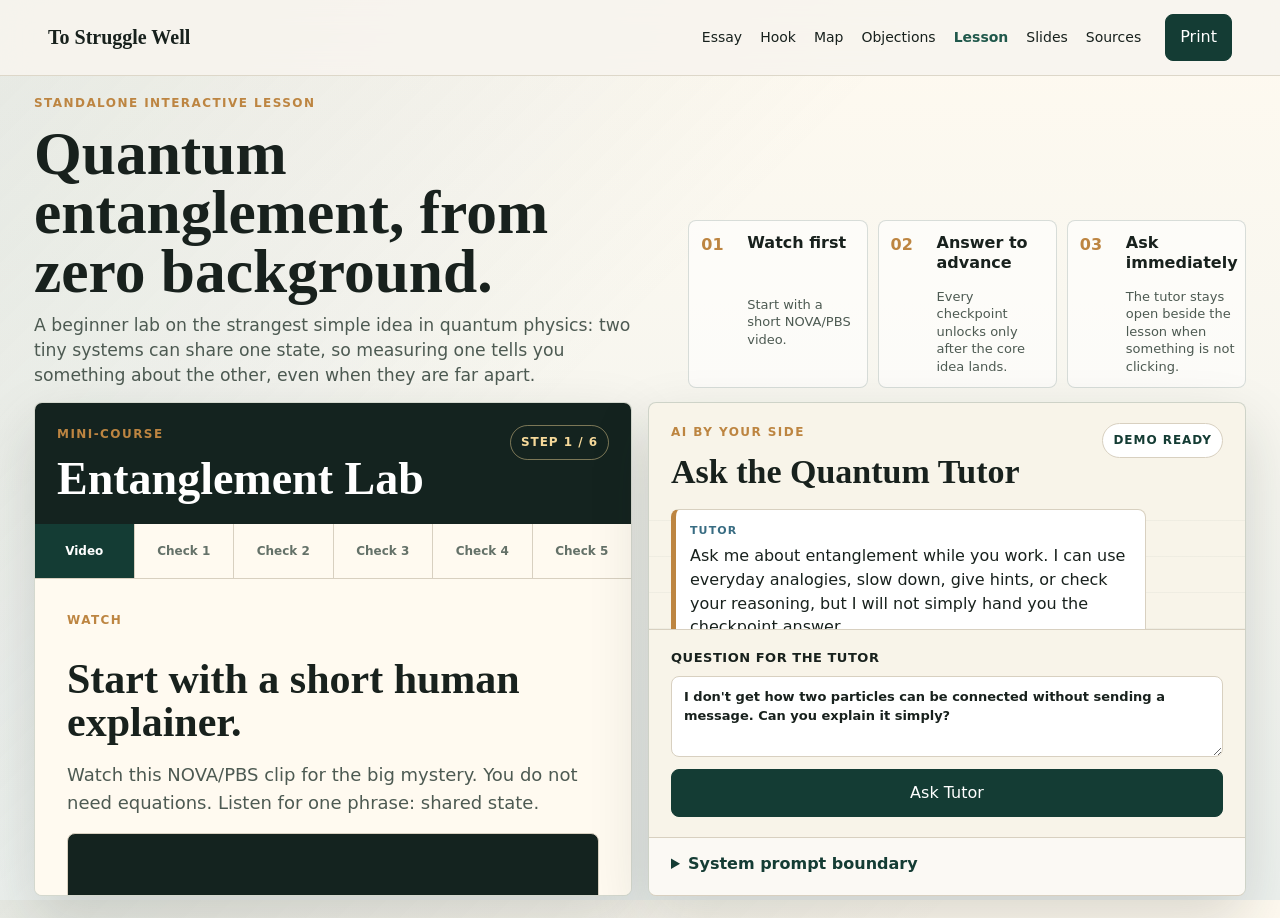
==== lesson.html @ f524dc6d "Add interactive quantum lesson" ====
<!doctype html>
<html lang="en">
<head>
  <meta charset="utf-8">
  <meta name="viewport" content="width=device-width, initial-scale=1">
  <title>Entanglement Lab | To Struggle Well</title>
  <meta name="description" content="A standalone interactive quantum entanglement lesson with gated checkpoints, visual demos, and a scaffolded AI tutor.">
  <link rel="stylesheet" href="styles.css">
</head>
<body class="lesson-body">
  <div class="progress" aria-hidden="true"></div>
  <header class="site-header">
    <a class="brand" href="index.html#top">To Struggle Well</a>
    <nav aria-label="Primary navigation">
      <a href="index.html#essay">Essay</a>
      <a href="index.html#hook">Hook</a>
      <a href="index.html#map">Map</a>
      <a href="index.html#objections">Objections</a>
      <a class="is-active" href="lesson.html">Lesson</a>
      <a href="index.html#present">Slides</a>
      <a href="index.html#works-cited">Sources</a>
    </nav>
    <button type="button" data-print>Print</button>
  </header>

  <main class="lesson-page" id="lesson">
    <section class="lesson-page-intro" aria-labelledby="lesson-title">
      <div>
        <p class="overline">Standalone Interactive Lesson</p>
        <h1 id="lesson-title">Quantum entanglement, from zero background.</h1>
        <p>A beginner lab on the strangest simple idea in quantum physics: two tiny systems can share one state, so measuring one tells you something about the other, even when they are far apart.</p>
      </div>
      <div class="lesson-principles" aria-label="Pedagogical constraints">
        <article>
          <span>01</span>
          <strong>Watch first</strong>
          <p>Start with a short NOVA/PBS video.</p>
        </article>
        <article>
          <span>02</span>
          <strong>Answer to advance</strong>
          <p>Every checkpoint unlocks only after the core idea lands.</p>
        </article>
        <article>
          <span>03</span>
          <strong>Ask immediately</strong>
          <p>The tutor stays open beside the lesson when something is not clicking.</p>
        </article>
      </div>
    </section>

    <section class="lesson-workspace" aria-label="Entanglement lesson workspace">
      <section class="lesson-work-panel lesson-console" aria-label="Lesson video and checkpoints">
        <div class="lesson-topbar">
          <div>
            <p class="overline">Mini-Course</p>
            <h3>Entanglement Lab</h3>
          </div>
          <span class="lesson-status" data-lesson-status>Step 1 / 6</span>
        </div>

        <div class="lesson-progress" data-lesson-progress aria-label="Lesson progress"></div>

        <div class="lesson-stage" aria-live="polite">
          <p class="overline" data-step-kicker>Watch</p>
          <h4 data-step-title>Start with a short human explainer.</h4>
          <p data-step-body>Watch the opener, then begin the guided checkpoints.</p>
          <div class="step-activity" data-step-activity></div>
          <form class="check-form" data-check-form></form>
          <div class="checkpoint-feedback" data-feedback></div>
          <button class="next-step" type="button" data-next-step hidden>Continue</button>
        </div>
      </section>

      <aside class="lesson-tutor-panel tutor-panel" aria-label="AI tutor">
        <div class="tutor-heading">
          <div>
            <p class="overline">AI by your side</p>
            <h4>Ask the Quantum Tutor</h4>
          </div>
          <span data-tutor-mode>Demo ready</span>
        </div>

        <div class="lesson-chat" data-lesson-chat aria-live="polite">
          <article class="lesson-message tutor">
            <span>Tutor</span>
            <p>Ask me about entanglement while you work. I can use everyday analogies, slow down, give hints, or check your reasoning, but I will not simply hand you the checkpoint answer.</p>
          </article>
        </div>

        <form class="lesson-form" data-lesson-form>
          <label>
            Question for the tutor
            <textarea data-lesson-input rows="3">I don't get how two particles can be connected without sending a message. Can you explain it simply?</textarea>
          </label>
          <button type="submit">Ask Tutor</button>
        </form>

        <details class="prompt-preview">
          <summary>System prompt boundary</summary>
          <p>The tutor is prompted to teach quantum entanglement from zero background through scaffolded explanation, analogies, brief hints, and transfer questions. It should clarify without giving away checkpoint answers.</p>
        </details>
      </aside>
    </section>
  </main>

  <script src="script.js"></script>
</body>
</html>
---- styles.css ----
:root {
  color-scheme: light;
  --ink: #18211d;
  --muted: #647168;
  --paper: #f7f4ee;
  --panel: #fffaf0;
  --line: #d8d0c0;
  --green: #143c34;
  --green-2: #20584b;
  --blue: #386c82;
  --gold: #bd8541;
  --shadow: 0 24px 60px rgba(23, 35, 31, .16);
}

* { box-sizing: border-box; }
html { scroll-behavior: smooth; }
body {
  margin: 0;
  background: var(--paper);
  color: var(--ink);
  font-family: Inter, ui-sans-serif, system-ui, -apple-system, BlinkMacSystemFont, "Segoe UI", sans-serif;
  line-height: 1.55;
}
a { color: var(--green-2); text-decoration-thickness: .08em; text-underline-offset: .18em; }
.progress {
  position: fixed;
  top: 0;
  left: 0;
  z-index: 50;
  height: 4px;
  width: 0;
  background: linear-gradient(90deg, var(--gold), var(--blue));
}
.site-header {
  position: sticky;
  top: 0;
  z-index: 40;
  display: grid;
  grid-template-columns: 1fr auto auto;
  align-items: center;
  gap: 24px;
  padding: 14px clamp(18px, 4vw, 48px);
  background: rgba(247, 244, 238, .88);
  border-bottom: 1px solid rgba(216, 208, 192, .8);
  backdrop-filter: blur(14px);
}
.brand {
  color: var(--ink);
  font-family: Georgia, "Times New Roman", serif;
  font-size: 20px;
  font-weight: 700;
  text-decoration: none;
}
nav { display: flex; flex-wrap: wrap; justify-content: flex-end; gap: 18px; }
nav a { color: var(--ink); font-size: 14px; text-decoration: none; }
nav a.is-active {
  color: var(--green-2);
  font-weight: 900;
}
button {
  border: 1px solid var(--green);
  border-radius: 8px;
  background: var(--green);
  color: white;
  padding: 10px 14px;
  font: inherit;
  cursor: pointer;
}
.hero {
  position: relative;
  min-height: min(760px, calc(100vh - 58px));
  display: flex;
  align-items: center;
  overflow: hidden;
}
.hero img {
  position: absolute;
  inset: 0;
  width: 100%;
  height: 100%;
  object-fit: cover;
}
.hero-shade {
  position: absolute;
  inset: 0;
  background: linear-gradient(90deg, rgba(16, 25, 24, .92) 0%, rgba(16, 25, 24, .78) 34%, rgba(16, 25, 24, .22) 70%, rgba(16, 25, 24, .06) 100%);
}
.hero-copy {
  position: relative;
  max-width: 760px;
  padding: 80px clamp(22px, 6vw, 76px);
  color: white;
}
.eyebrow, .section-label, .slide-kicker {
  margin: 0 0 16px;
  color: #d8b06e;
  font-size: 12px;
  font-weight: 800;
  letter-spacing: .12em;
  text-transform: uppercase;
}
.hero h1 {
  margin: 0;
  max-width: 720px;
  font-family: Georgia, "Times New Roman", serif;
  font-size: clamp(56px, 10vw, 132px);
  line-height: .9;
  letter-spacing: 0;
}
.hero-copy > p:not(.eyebrow) {
  max-width: 650px;
  margin: 26px 0 0;
  font-size: clamp(19px, 2.2vw, 28px);
  line-height: 1.25;
}
.tone-quote {
  padding: clamp(22px, 4vw, 38px) clamp(18px, 5vw, 72px);
  background: var(--paper);
}
.tone-quote blockquote {
  max-width: 820px;
  margin: 0 auto;
  border-left: 2px solid rgba(189, 133, 65, .45);
  padding-left: clamp(16px, 2.5vw, 26px);
  color: rgba(24, 33, 29, .72);
}
.tone-quote p {
  margin: 0;
  font-family: Georgia, "Times New Roman", serif;
  font-size: clamp(19px, 2vw, 27px);
  line-height: 1.35;
}
.tone-quote cite {
  display: block;
  margin-top: 10px;
  color: var(--muted);
  font-size: 12px;
  font-style: normal;
  font-weight: 800;
  letter-spacing: .12em;
  text-transform: uppercase;
}
.tone-quote-opening {
  border-bottom: 1px solid var(--line);
}
.tone-quote-closing {
  border-top: 1px solid var(--line);
  background: linear-gradient(180deg, #f7f4ee, #fffaf0);
}
.hero-meta {
  display: flex;
  flex-wrap: wrap;
  gap: 10px;
  margin-top: 30px;
}
.hero-meta span {
  border: 1px solid rgba(255, 255, 255, .32);
  border-radius: 999px;
  padding: 8px 12px;
  color: rgba(255, 255, 255, .86);
  font-size: 13px;
}
.argument-band {
  display: grid;
  grid-template-columns: repeat(4, minmax(0, 1fr));
  gap: 1px;
  background: var(--line);
  border-block: 1px solid var(--line);
}
.argument-band > div {
  min-height: 210px;
  padding: clamp(24px, 4vw, 42px);
  background: var(--panel);
}
.metric {
  display: block;
  color: var(--gold);
  font-weight: 900;
  margin-bottom: 34px;
}
.argument-band h2 {
  margin: 0 0 8px;
  font-family: Georgia, "Times New Roman", serif;
  font-size: 28px;
  line-height: 1.05;
}
.argument-band p { margin: 0; color: var(--muted); max-width: 36ch; }
.presentation {
  padding: clamp(48px, 8vw, 96px) clamp(18px, 4vw, 60px);
  background: #edf1ee;
}
.slide-frame {
  position: relative;
  min-height: 420px;
  max-width: 1100px;
  margin: 0 auto;
  border-radius: 8px;
  background: var(--green);
  box-shadow: var(--shadow);
  overflow: hidden;
}
.slide {
  position: absolute;
  inset: 0;
  display: grid;
  align-content: center;
  gap: 18px;
  opacity: 0;
  pointer-events: none;
  padding: clamp(32px, 7vw, 86px);
  color: white;
  transform: translateX(18px);
  transition: opacity .25s ease, transform .25s ease;
}
.slide.is-active {
  opacity: 1;
  pointer-events: auto;
  transform: translateX(0);
}
.slide h3 {
  margin: 0;
  max-width: 900px;
  font-family: Georgia, "Times New Roman", serif;
  font-size: clamp(34px, 6vw, 76px);
  line-height: .98;
  letter-spacing: 0;
}
.slide p:not(.slide-kicker) {
  max-width: 780px;
  margin: 0;
  color: rgba(255, 255, 255, .82);
  font-size: clamp(18px, 2.2vw, 26px);
  line-height: 1.35;
}
.slide-controls {
  display: flex;
  justify-content: center;
  align-items: center;
  gap: 14px;
  margin-top: 22px;
}
.slide-controls span { min-width: 72px; text-align: center; color: var(--muted); }
.essay-shell {
  display: grid;
  grid-template-columns: minmax(220px, 280px) minmax(0, 820px);
  gap: clamp(28px, 6vw, 72px);
  align-items: start;
  max-width: 1180px;
  margin: 0 auto;
  padding: clamp(42px, 7vw, 92px) clamp(18px, 4vw, 42px);
}
.toc {
  position: sticky;
  top: 82px;
  padding: 18px 0;
  border-top: 1px solid var(--line);
  border-bottom: 1px solid var(--line);
}
.toc p {
  margin: 0 0 14px;
  color: var(--muted);
  font-size: 12px;
  font-weight: 800;
  letter-spacing: .12em;
  text-transform: uppercase;
}
.toc a {
  display: grid;
  grid-template-columns: 34px 1fr;
  gap: 10px;
  padding: 8px 0;
  color: var(--ink);
  text-decoration: none;
  font-size: 14px;
  line-height: 1.25;
}
.toc span { color: var(--gold); font-weight: 800; }
.essay-reader { min-width: 0; }
.essay-part-note {
  margin: 0 0 18px;
  border-left: 3px solid var(--gold);
  padding-left: 16px;
  color: var(--muted);
  font-size: 16px;
  line-height: 1.55;
}
.essay-tabs {
  display: grid;
  grid-template-columns: repeat(2, minmax(0, 1fr));
  gap: 1px;
  margin-bottom: 34px;
  border: 1px solid var(--line);
  border-radius: 8px;
  background: var(--line);
  overflow: hidden;
}
.essay-tabs button {
  min-height: 58px;
  border: 0;
  border-radius: 0;
  background: var(--panel);
  color: var(--muted);
  font-weight: 900;
  text-align: center;
}
.essay-tabs button:hover,
.essay-tabs button.is-active {
  background: var(--green);
  color: white;
}
.essay-panel[hidden] { display: none; }
.essay-panel-frontier {
  border-left: 3px solid var(--gold);
  padding-left: clamp(18px, 3vw, 30px);
}
.works-cited-block {
  margin-top: 52px;
  border-top: 1px solid var(--line);
  padding-top: 28px;
}
.essay {
  min-width: 0;
  font-family: Georgia, "Times New Roman", serif;
  font-size: clamp(19px, 1.5vw, 22px);
  line-height: 1.72;
}
.essay h1 {
  margin: 0 0 8px;
  font-size: clamp(54px, 8vw, 88px);
  line-height: .94;
  letter-spacing: 0;
}
.essay h2 {
  margin: 70px 0 18px;
  padding-top: 8px;
  border-top: 1px solid var(--line);
  font-size: clamp(30px, 4vw, 46px);
  line-height: 1.08;
  letter-spacing: 0;
}
.essay h1 + h2 {
  margin-top: 8px;
  border-top: 0;
  color: var(--muted);
  font-family: Inter, ui-sans-serif, system-ui, sans-serif;
  font-size: 18px;
  font-weight: 700;
}
.essay p { margin: 0 0 22px; }
.essay ul {
  margin: 0 0 28px;
  padding-left: 20px;
  font-family: Inter, ui-sans-serif, system-ui, sans-serif;
  font-size: 15px;
  line-height: 1.45;
}
.essay li { margin-bottom: 10px; overflow-wrap: anywhere; }
.essay a { overflow-wrap: anywhere; }
.essay h3 {
  margin: 0 0 22px;
  color: var(--muted);
  font-family: Inter, ui-sans-serif, system-ui, sans-serif;
  font-size: 18px;
  font-weight: 800;
  line-height: 1.35;
}
#scaffold-to-the-frontier h2 { margin-top: 0; }

@media (max-width: 1100px) {
  .argument-band { grid-template-columns: repeat(2, minmax(0, 1fr)); }
}

@media (max-width: 860px) {
  .site-header { grid-template-columns: 1fr auto; }
  .site-header nav { display: none; }
  .hero { min-height: 680px; }
  .hero-shade { background: linear-gradient(180deg, rgba(16, 25, 24, .88), rgba(16, 25, 24, .72)); }
  .argument-band { grid-template-columns: 1fr; }
  .essay-shell { grid-template-columns: 1fr; }
  .essay-tabs { grid-template-columns: 1fr; }
  .toc { position: static; }
}

@media print {
  .essay-panel[hidden] { display: block !important; }
  .site-header, .hero, .argument-band, .presentation, .toc, .progress, .essay-part-note, .essay-tabs, script { display: none !important; }
  body { background: white; color: black; }
  .essay-shell { display: block; max-width: none; padding: 0; }
  .essay { font-size: 12pt; line-height: 1.45; }
  .essay h2 { break-after: avoid; }
  a { color: black; text-decoration: none; }
}


/* Experience layer */
.hero-copy { max-width: 860px; }
.hero-actions {
  display: flex;
  flex-wrap: wrap;
  gap: 12px;
  margin-top: 26px;
}
.hero-actions a {
  border-radius: 999px;
  padding: 12px 16px;
  font-weight: 800;
  text-decoration: none;
}
.primary-link {
  background: #f6d99a;
  color: #16231f;
  box-shadow: 0 16px 40px rgba(0, 0, 0, .28);
}
.secondary-link {
  border: 1px solid rgba(255, 255, 255, .45);
  color: white;
}
.hook-lab,
.map-section {
  padding: clamp(52px, 8vw, 104px) clamp(18px, 5vw, 72px);
}
.hook-lab {
  background:
    linear-gradient(135deg, rgba(56, 108, 130, .12), transparent 42%),
    linear-gradient(180deg, #fffaf0, #f1eadb);
  border-bottom: 1px solid var(--line);
}
.hook-grid,
.map-layout {
  display: grid;
  grid-template-columns: minmax(0, 1.05fr) minmax(320px, .95fr);
  gap: clamp(28px, 5vw, 64px);
  align-items: center;
  max-width: 1180px;
  margin: 0 auto;
}
.overline {
  margin: 0 0 12px;
  color: var(--gold);
  font-size: 12px;
  font-weight: 900;
  letter-spacing: .12em;
  text-transform: uppercase;
}
.hook-copy h2,
.map-panel h2 {
  margin: 0 0 18px;
  font-family: Georgia, "Times New Roman", serif;
  font-size: clamp(38px, 5.8vw, 74px);
  line-height: .98;
  letter-spacing: 0;
}
.hook-copy p:not(.overline),
.map-panel p:not(.overline) {
  margin: 0;
  max-width: 66ch;
  color: #4d5a52;
  font-size: clamp(18px, 1.8vw, 23px);
}
.tension-card {
  position: relative;
  padding: clamp(24px, 4vw, 38px);
  border: 1px solid rgba(20, 60, 52, .18);
  border-radius: 8px;
  background: #10231f;
  color: white;
  box-shadow: var(--shadow);
  overflow: hidden;
}
.tension-card::before {
  content: "";
  position: absolute;
  inset: 0;
  background:
    linear-gradient(120deg, rgba(246, 217, 154, .16), transparent 38%),
    repeating-linear-gradient(90deg, rgba(255,255,255,.08) 0 1px, transparent 1px 44px);
  pointer-events: none;
}
.dial-top,
.dial-readout,
.tension-card input { position: relative; }
.dial-top {
  display: flex;
  justify-content: space-between;
  gap: 16px;
  margin-bottom: 26px;
  color: rgba(255,255,255,.72);
  font-size: 13px;
  font-weight: 800;
  text-transform: uppercase;
  letter-spacing: .1em;
}
.tension-card input {
  width: 100%;
  accent-color: #f6d99a;
}
.dial-readout {
  min-height: 150px;
  margin-top: 28px;
  border-top: 1px solid rgba(255,255,255,.18);
  padding-top: 24px;
}
.dial-readout strong {
  display: block;
  margin-bottom: 10px;
  font-family: Georgia, "Times New Roman", serif;
  font-size: clamp(26px, 3.2vw, 38px);
  line-height: 1.05;
}
.dial-readout p {
  margin: 0;
  color: rgba(255,255,255,.78);
  font-size: 18px;
}
.fork-cards {
  display: grid;
  grid-template-columns: repeat(3, 1fr);
  gap: 14px;
  max-width: 1180px;
  margin: clamp(28px, 5vw, 56px) auto 0;
}
.fork-cards article {
  min-height: 220px;
  padding: 24px;
  border: 1px solid rgba(20, 60, 52, .16);
  border-radius: 8px;
  background: rgba(255, 255, 255, .55);
}
.fork-cards span {
  display: block;
  margin-bottom: 30px;
  color: var(--blue);
  font-size: 12px;
  font-weight: 900;
  letter-spacing: .1em;
  text-transform: uppercase;
}
.fork-cards h3 {
  margin: 0 0 12px;
  font-family: Georgia, "Times New Roman", serif;
  font-size: 28px;
  line-height: 1.04;
}
.fork-cards p { margin: 0; color: var(--muted); }
.map-section {
  background: #14231f;
  color: white;
}
.map-layout { grid-template-columns: minmax(360px, 1fr) minmax(320px, 480px); }
.map-stage {
  position: relative;
  min-height: clamp(420px, 48vw, 620px);
  border: 1px solid rgba(255,255,255,.16);
  border-radius: 8px;
  background:
    linear-gradient(135deg, rgba(189,133,65,.16), transparent 38%),
    repeating-linear-gradient(0deg, rgba(255,255,255,.06) 0 1px, transparent 1px 38px),
    repeating-linear-gradient(90deg, rgba(255,255,255,.05) 0 1px, transparent 1px 38px);
  overflow: hidden;
}
.map-lines {
  position: absolute;
  inset: 0;
  width: 100%;
  height: 100%;
  stroke: rgba(246, 217, 154, .34);
  stroke-width: .45;
  fill: none;
}
.map-node {
  position: absolute;
  left: var(--x);
  top: var(--y);
  z-index: 2;
  width: 132px;
  height: 72px;
  transform: translate(-50%, -50%);
  border: 1px solid rgba(246,217,154,.42);
  border-radius: 8px;
  background: rgba(16, 35, 31, .84);
  color: white;
  box-shadow: 0 18px 44px rgba(0,0,0,.28);
  font-size: 14px;
  font-weight: 900;
  line-height: 1.05;
}
.map-node:hover,
.map-node.is-active {
  background: #f6d99a;
  color: #14231f;
  border-color: #f6d99a;
}
.map-panel {
  min-height: 420px;
  display: grid;
  align-content: center;
}
.map-panel p:not(.overline) { color: rgba(255,255,255,.78); }
.map-panel a {
  width: fit-content;
  margin-top: 28px;
  border: 1px solid rgba(246,217,154,.55);
  border-radius: 999px;
  padding: 11px 14px;
  color: #f6d99a;
  text-decoration: none;
  font-weight: 800;
}
.objection-section {
  padding: clamp(52px, 8vw, 104px) clamp(18px, 5vw, 72px);
  background: #14231f;
  color: white;
}
.objection-layout {
  display: grid;
  grid-template-columns: minmax(0, .9fr) minmax(320px, 1.1fr);
  gap: clamp(28px, 5vw, 64px);
  align-items: stretch;
  max-width: 1180px;
  margin: 0 auto;
}
.objection-copy {
  display: grid;
  align-content: center;
}
.objection-copy h2 {
  margin: 0 0 18px;
  max-width: 720px;
  font-family: Georgia, "Times New Roman", serif;
  font-size: clamp(38px, 5.4vw, 70px);
  line-height: .98;
  letter-spacing: 0;
}
.objection-copy p:not(.overline) {
  margin: 0;
  max-width: 64ch;
  color: rgba(255,255,255,.72);
  font-size: clamp(18px, 1.8vw, 23px);
}
.objection-board {
  display: grid;
  grid-template-rows: auto 1fr;
  border: 1px solid rgba(246,217,154,.24);
  border-radius: 8px;
  background:
    linear-gradient(135deg, rgba(246,217,154,.12), transparent 44%),
    rgba(255,255,255,.05);
  box-shadow: var(--shadow);
  overflow: hidden;
}
.objection-tabs {
  display: grid;
  grid-template-columns: repeat(4, 1fr);
  border-bottom: 1px solid rgba(246,217,154,.2);
}
.objection-tabs button {
  min-height: 58px;
  border: 0;
  border-right: 1px solid rgba(246,217,154,.18);
  border-radius: 0;
  background: transparent;
  color: rgba(255,255,255,.72);
  font-weight: 900;
}
.objection-tabs button:last-child { border-right: 0; }
.objection-tabs button:hover,
.objection-tabs button.is-active {
  background: #f6d99a;
  color: #14231f;
}
.objection-card {
  min-height: 340px;
  display: grid;
  align-content: center;
  padding: clamp(26px, 4.5vw, 56px);
}
.objection-card h3 {
  margin: 0 0 18px;
  font-family: Georgia, "Times New Roman", serif;
  font-size: clamp(30px, 4.2vw, 58px);
  line-height: 1;
  letter-spacing: 0;
}
.objection-card p:not(.overline) {
  margin: 0;
  color: rgba(255,255,255,.76);
  font-size: clamp(18px, 1.8vw, 23px);
  line-height: 1.45;
}
.lesson-lab {
  padding: clamp(52px, 8vw, 104px) clamp(18px, 5vw, 72px);
  background:
    linear-gradient(135deg, rgba(56, 108, 130, .12), transparent 44%),
    linear-gradient(180deg, #fffaf0, #edf1ee);
  border-bottom: 1px solid var(--line);
}
.lesson-body {
  height: 100vh;
  overflow: hidden;
  background:
    linear-gradient(135deg, rgba(56, 108, 130, .12), transparent 44%),
    linear-gradient(180deg, #fffaf0, #edf1ee);
}
.lesson-page {
  height: calc(100vh - 58px);
  display: grid;
  grid-template-rows: auto minmax(0, 1fr);
  gap: 14px;
  padding: 18px clamp(16px, 3vw, 34px) 22px;
  overflow: hidden;
}
.lesson-page-intro {
  display: grid;
  grid-template-columns: minmax(0, 1fr) minmax(420px, .92fr);
  gap: clamp(20px, 4vw, 48px);
  align-items: end;
}
.lesson-page-intro h1 {
  margin: 0;
  max-width: 820px;
  font-family: Georgia, "Times New Roman", serif;
  font-size: clamp(34px, 4.8vw, 64px);
  line-height: .96;
  letter-spacing: 0;
}
.lesson-page-intro p:not(.overline) {
  margin: 12px 0 0;
  max-width: 76ch;
  color: #4d5a52;
  font-size: clamp(16px, 1.35vw, 20px);
  line-height: 1.45;
}
.lesson-page-intro .lesson-principles {
  grid-template-columns: repeat(3, minmax(0, 1fr));
  gap: 10px;
  margin: 0;
}
.lesson-page-intro .lesson-principles article {
  grid-template-columns: 32px 1fr;
  padding: 12px;
}
.lesson-page-intro .lesson-principles p {
  font-size: 13px;
  line-height: 1.35;
}
.lesson-workspace {
  display: grid;
  grid-template-columns: minmax(0, 1fr) minmax(380px, 1fr);
  gap: 16px;
  min-height: 0;
}
.lesson-work-panel,
.lesson-tutor-panel {
  min-height: 0;
  border: 1px solid rgba(20, 60, 52, .18);
  border-radius: 8px;
  background: #fffaf0;
  box-shadow: var(--shadow);
  overflow: hidden;
}
.lesson-work-panel,
.lesson-tutor-panel {
  display: flex;
  flex-direction: column;
}
.lesson-work-panel .lesson-stage {
  flex: 1;
  min-height: 0;
  overflow: auto;
  border-bottom: 0;
}
.lesson-tutor-panel .lesson-chat {
  flex: 1;
  min-height: 0;
  max-height: none;
}
.lesson-tutor-panel .lesson-form {
  grid-template-columns: 1fr;
}
.lesson-tutor-panel label {
  display: grid;
  gap: 8px;
  color: var(--ink);
  font-size: 13px;
  font-weight: 900;
  letter-spacing: .04em;
  text-transform: uppercase;
}
.lesson-tutor-panel textarea {
  width: 100%;
  border: 1px solid var(--line);
  border-radius: 8px;
  background: white;
  color: var(--ink);
  padding: 11px 12px;
  font: inherit;
  letter-spacing: 0;
  line-height: 1.45;
  text-transform: none;
  resize: vertical;
}
.lesson-tutor-panel textarea:focus {
  border-color: var(--blue);
  outline: 3px solid rgba(56, 108, 130, .16);
}
.lesson-layout {
  display: grid;
  grid-template-columns: minmax(0, .9fr) minmax(360px, 1.1fr);
  gap: clamp(28px, 5vw, 64px);
  align-items: start;
  max-width: 1180px;
  margin: 0 auto;
}
.lesson-copy {
  display: grid;
  align-content: start;
  gap: 22px;
}
.lesson-copy h2 {
  margin: 0;
  max-width: 720px;
  font-family: Georgia, "Times New Roman", serif;
  font-size: clamp(38px, 5.4vw, 70px);
  line-height: .98;
  letter-spacing: 0;
}
.lesson-copy > p:not(.overline) {
  margin: 0;
  max-width: 64ch;
  color: #4d5a52;
  font-size: clamp(18px, 1.8vw, 23px);
}
.lesson-principles {
  display: grid;
  gap: 12px;
  margin-top: 10px;
}
.lesson-principles article {
  display: grid;
  grid-template-columns: 42px 1fr;
  gap: 4px 14px;
  padding: 16px;
  border: 1px solid rgba(20, 60, 52, .16);
  border-radius: 8px;
  background: rgba(255, 255, 255, .58);
}
.lesson-principles span {
  grid-row: span 2;
  color: var(--gold);
  font-weight: 900;
}
.lesson-principles strong {
  line-height: 1.2;
}
.lesson-principles p {
  margin: 0;
  color: var(--muted);
}
.lesson-console {
  border: 1px solid rgba(20, 60, 52, .18);
  border-radius: 8px;
  background: #fffaf0;
  box-shadow: var(--shadow);
  overflow: hidden;
}
.lesson-topbar {
  display: flex;
  justify-content: space-between;
  gap: 18px;
  align-items: start;
  padding: 22px;
  background: #14231f;
  color: white;
}
.lesson-topbar h3 {
  margin: 0;
  font-family: Georgia, "Times New Roman", serif;
  font-size: clamp(28px, 3.8vw, 46px);
  line-height: 1;
  letter-spacing: 0;
}
.lesson-status {
  flex: none;
  border: 1px solid rgba(246, 217, 154, .46);
  border-radius: 999px;
  padding: 7px 10px;
  color: #f6d99a;
  font-size: 12px;
  font-weight: 900;
  letter-spacing: .08em;
  text-transform: uppercase;
}
.lesson-progress {
  display: grid;
  grid-template-columns: repeat(6, 1fr);
  gap: 1px;
  border-bottom: 1px solid var(--line);
  background: var(--line);
}
.lesson-progress button {
  min-height: 54px;
  border: 0;
  border-radius: 0;
  background: #fffaf0;
  color: var(--muted);
  font-size: 12px;
  font-weight: 900;
}
.lesson-progress button.is-active {
  background: var(--green);
  color: white;
}
.lesson-progress button.is-complete {
  background: #e7efe9;
  color: var(--green);
}
.lesson-stage {
  display: grid;
  gap: 16px;
  padding: clamp(20px, 4vw, 32px);
  border-bottom: 1px solid var(--line);
  background: #fffaf0;
}
.lesson-stage h4,
.tutor-heading h4 {
  margin: 0;
  font-family: Georgia, "Times New Roman", serif;
  font-size: clamp(26px, 3.3vw, 42px);
  line-height: 1.04;
  letter-spacing: 0;
}
.lesson-stage p:not(.overline) {
  margin: 0;
  color: #4d5a52;
  font-size: 18px;
}
.step-activity {
  display: grid;
  gap: 14px;
}
.video-shell {
  position: relative;
  width: 100%;
  aspect-ratio: 16 / 9;
  border: 1px solid var(--line);
  border-radius: 8px;
  overflow: hidden;
  background: #14231f;
}
.video-shell iframe {
  position: absolute;
  inset: 0;
  width: 100%;
  height: 100%;
  border: 0;
}
.lesson-note,
.checkpoint-feedback {
  border: 1px solid var(--line);
  border-left: 5px solid var(--gold);
  border-radius: 8px;
  padding: 12px 14px;
  background: rgba(255, 255, 255, .64);
  color: var(--muted);
}
.quantum-demo {
  display: grid;
  gap: 14px;
  align-items: center;
  justify-items: center;
  border: 1px solid rgba(20, 60, 52, .16);
  border-radius: 8px;
  padding: clamp(16px, 3vw, 24px);
  background:
    radial-gradient(circle at 20% 20%, rgba(189, 133, 65, .2), transparent 28%),
    radial-gradient(circle at 78% 22%, rgba(56, 108, 130, .2), transparent 30%),
    #ffffff;
}
.pair-demo,
.entangle-demo {
  grid-template-columns: minmax(96px, 1fr) minmax(52px, 90px) minmax(96px, 1fr);
}
.pair-demo button,
.entangle-demo button {
  grid-column: span 3;
}
.particle-card {
  display: grid;
  place-items: center;
  width: min(100%, 150px);
  min-height: 128px;
  border: 1px solid var(--line);
  border-radius: 8px;
  background: #fffaf0;
  color: var(--muted);
  text-align: center;
  font-weight: 900;
  box-shadow: 0 18px 34px rgba(23, 35, 31, .12);
}
.particle-card strong {
  color: var(--ink);
  font-size: 28px;
}
.particle-card.quantum {
  border-color: rgba(56, 108, 130, .28);
  background:
    radial-gradient(circle, rgba(56, 108, 130, .2), transparent 64%),
    #fbfcff;
}
.pair-link,
.entangle-beam {
  width: 100%;
  height: 10px;
  border-radius: 999px;
  background: linear-gradient(90deg, var(--gold), var(--blue));
  opacity: .7;
}
.entangle-beam {
  height: 18px;
  background:
    repeating-linear-gradient(90deg, rgba(189, 133, 65, .95) 0 10px, rgba(56, 108, 130, .95) 10px 20px);
  animation: beamShift 1.4s linear infinite;
}
.red-token { color: #a53e31 !important; }
.blue-token { color: var(--blue) !important; }
.measured-up strong { color: var(--blue); }
.measured-down strong { color: var(--gold); }
.single-demo {
  grid-template-columns: minmax(140px, 190px) 1fr;
  justify-items: stretch;
}
.quantum-coin {
  display: grid;
  place-items: center;
  aspect-ratio: 1;
  border: 2px solid rgba(56, 108, 130, .36);
  border-radius: 50%;
  background:
    conic-gradient(from 0deg, rgba(56,108,130,.88), rgba(246,217,154,.96), rgba(56,108,130,.88));
  color: white;
  font-family: Georgia, "Times New Roman", serif;
  font-size: clamp(52px, 8vw, 88px);
  font-weight: 900;
  text-shadow: 0 3px 18px rgba(0,0,0,.28);
  animation: coinPulse 2.4s ease-in-out infinite;
}
.quantum-coin.is-measured {
  animation: none;
  background: var(--green);
}
.wave-label,
.signal-readout {
  border: 1px solid var(--line);
  border-radius: 8px;
  padding: 12px 14px;
  background: #fffaf0;
  color: var(--muted);
}
.single-demo button {
  justify-self: start;
}
.signal-demo {
  grid-template-columns: minmax(180px, 1fr) auto;
  justify-items: stretch;
}
.signal-demo label {
  color: var(--ink);
  font-size: 13px;
  font-weight: 900;
  letter-spacing: .04em;
  text-transform: uppercase;
}
.signal-demo select {
  width: 100%;
  margin-top: 8px;
  border: 1px solid var(--line);
  border-radius: 8px;
  background: white;
  color: var(--ink);
  padding: 10px 11px;
  font: inherit;
}
.signal-readout {
  grid-column: span 2;
}
@keyframes beamShift {
  from { background-position: 0 0; }
  to { background-position: 40px 0; }
}
@keyframes coinPulse {
  0%, 100% { transform: rotate(-8deg) scale(1); }
  50% { transform: rotate(8deg) scale(1.04); }
}
.check-form {
  display: grid;
  gap: 12px;
}
.check-form fieldset {
  display: grid;
  gap: 10px;
  margin: 0;
  padding: 0;
  border: 0;
}
.option-list {
  display: grid;
  gap: 8px;
}
.option-list label {
  display: flex;
  gap: 10px;
  align-items: flex-start;
  min-height: 48px;
  border: 1px solid var(--line);
  border-radius: 8px;
  padding: 10px 12px;
  background: white;
  color: var(--ink);
  font-size: 15px;
  font-weight: 700;
  letter-spacing: 0;
  line-height: 1.35;
  text-transform: none;
}
.option-list input {
  margin-top: 3px;
  accent-color: var(--green);
}
.short-answer textarea {
  min-height: 112px;
}
.check-form button,
.next-step {
  justify-self: start;
  min-height: 46px;
}
.checkpoint-feedback {
  display: none;
}
.checkpoint-feedback.is-visible {
  display: block;
}
.checkpoint-feedback.is-correct {
  border-left-color: var(--green);
  color: var(--green);
}
.tutor-panel {
  border-bottom: 1px solid var(--line);
  background: #f8f4e9;
}
.tutor-heading {
  display: flex;
  justify-content: space-between;
  gap: 18px;
  align-items: start;
  padding: 20px 22px 0;
}
.tutor-heading h4 {
  font-size: clamp(24px, 2.8vw, 34px);
}
.tutor-heading span {
  flex: none;
  border: 1px solid var(--line);
  border-radius: 999px;
  padding: 7px 10px;
  background: white;
  color: var(--green);
  font-size: 12px;
  font-weight: 900;
  letter-spacing: .08em;
  text-transform: uppercase;
}
.lesson-controls {
  display: grid;
  grid-template-columns: repeat(2, minmax(0, 1fr));
  gap: 12px;
  padding: 18px 22px;
  border-bottom: 1px solid var(--line);
}
.lesson-console label {
  display: grid;
  gap: 8px;
  color: var(--ink);
  font-size: 13px;
  font-weight: 900;
  letter-spacing: .04em;
  text-transform: uppercase;
}
.lesson-console select,
.lesson-console textarea {
  width: 100%;
  border: 1px solid var(--line);
  border-radius: 8px;
  background: white;
  color: var(--ink);
  padding: 11px 12px;
  font: inherit;
  letter-spacing: 0;
  text-transform: none;
}
.lesson-console textarea {
  min-height: 92px;
  resize: vertical;
  line-height: 1.45;
}
.lesson-console select:focus,
.lesson-console textarea:focus {
  border-color: var(--blue);
  outline: 3px solid rgba(56, 108, 130, .16);
}
.lesson-chat {
  display: grid;
  gap: 12px;
  max-height: 300px;
  overflow-y: auto;
  padding: 20px 22px;
  background:
    repeating-linear-gradient(0deg, rgba(20, 60, 52, .04) 0 1px, transparent 1px 36px),
    #f8f4e9;
}
.lesson-message {
  max-width: 86%;
  border: 1px solid var(--line);
  border-radius: 8px;
  padding: 12px 14px;
  background: white;
}
.lesson-message.student {
  justify-self: end;
  background: #edf1ee;
}
.lesson-message.tutor {
  justify-self: start;
  border-left: 5px solid var(--gold);
}
.lesson-message span {
  display: block;
  margin-bottom: 5px;
  color: var(--blue);
  font-size: 11px;
  font-weight: 900;
  letter-spacing: .1em;
  text-transform: uppercase;
}
.lesson-message p {
  margin: 0;
  color: var(--ink);
  line-height: 1.48;
}
.lesson-form {
  display: grid;
  grid-template-columns: 1fr auto;
  gap: 12px;
  align-items: end;
  padding: 18px 22px 20px;
  border-top: 1px solid var(--line);
}
.lesson-form button {
  min-height: 48px;
  white-space: nowrap;
}
.prompt-preview {
  border-top: 1px solid var(--line);
  padding: 14px 22px 18px;
  background: rgba(255, 255, 255, .52);
}
.prompt-preview summary {
  cursor: pointer;
  color: var(--green);
  font-weight: 900;
}
.prompt-preview p {
  margin: 12px 0 0;
  color: var(--muted);
}
.essay h2:target {
  color: var(--green);
  text-decoration: underline;
  text-decoration-color: var(--gold);
  text-decoration-thickness: 4px;
  text-underline-offset: 8px;
}

@media (max-width: 860px) {
  .lesson-body {
    height: auto;
    overflow: auto;
  }
  .lesson-page {
    height: auto;
    min-height: calc(100vh - 58px);
    overflow: visible;
  }
  .lesson-page-intro,
  .lesson-page-intro .lesson-principles,
  .lesson-workspace {
    grid-template-columns: 1fr;
  }
  .hook-grid,
  .map-layout,
  .objection-layout,
  .lesson-layout,
  .fork-cards { grid-template-columns: 1fr; }
  .map-stage { min-height: 520px; }
  .map-node { width: 118px; height: 66px; font-size: 13px; }
  .objection-tabs { grid-template-columns: 1fr; }
  .objection-tabs button {
    border-right: 0;
    border-bottom: 1px solid rgba(246,217,154,.18);
  }
  .lesson-controls,
  .lesson-form { grid-template-columns: 1fr; }
  .lesson-progress { grid-template-columns: repeat(3, 1fr); }
  .pair-demo,
  .entangle-demo,
  .single-demo,
  .signal-demo { grid-template-columns: 1fr; }
  .pair-demo button,
  .entangle-demo button,
  .signal-readout { grid-column: auto; }
  .pair-link,
  .entangle-beam {
    width: 10px;
    height: 54px;
  }
  .lesson-topbar { display: grid; }
  .tutor-heading { display: grid; }
  .lesson-message { max-width: 100%; }
}

@media print {
  .objection-section, .lesson-lab, .tone-quote { display: none !important; }
}
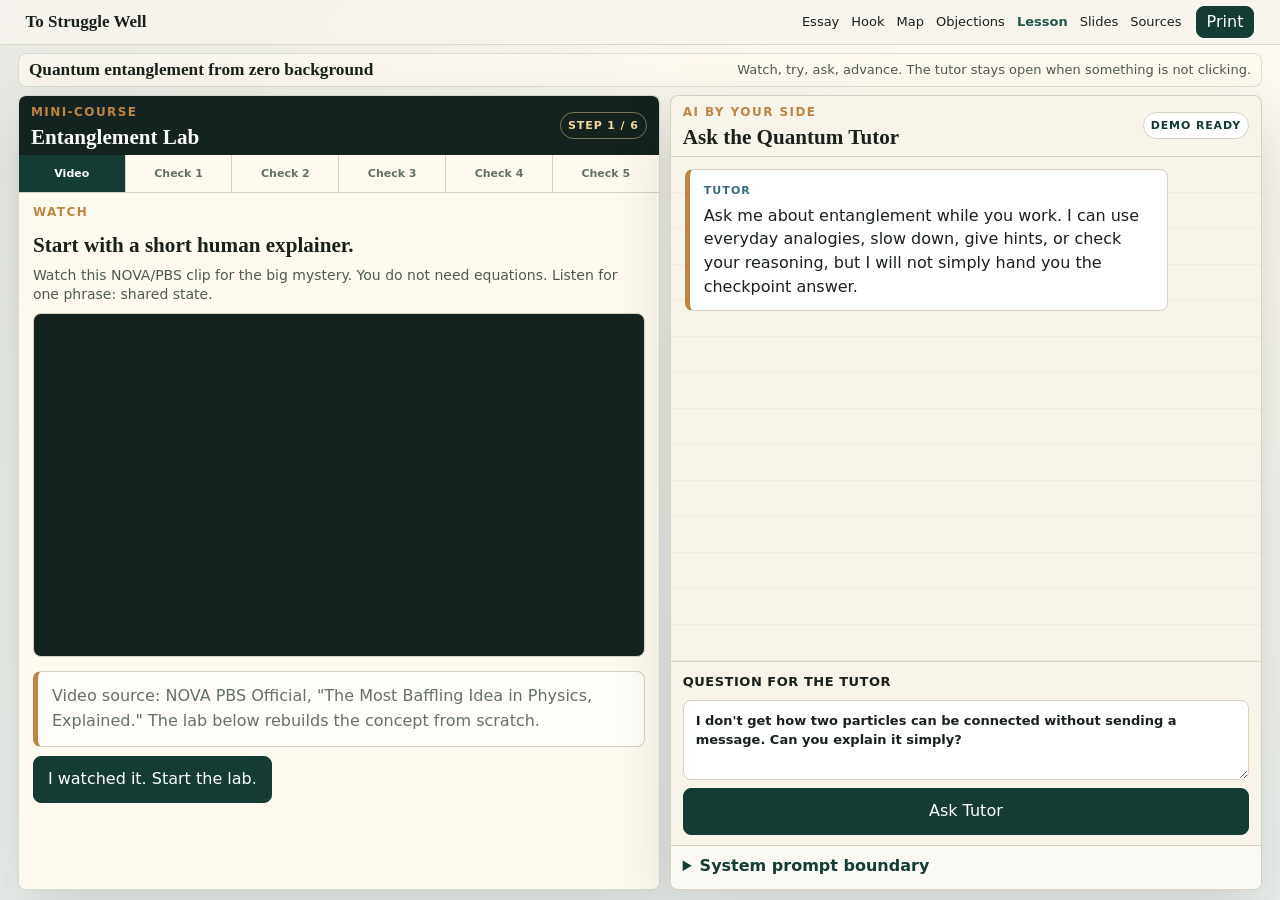
==== commit 3e487d73: "Improve lesson workspace layout" ====
--- a/lesson.html
+++ b/lesson.html
@@ -25,28 +25,8 @@
 
   <main class="lesson-page" id="lesson">
     <section class="lesson-page-intro" aria-labelledby="lesson-title">
-      <div>
-        <p class="overline">Standalone Interactive Lesson</p>
-        <h1 id="lesson-title">Quantum entanglement, from zero background.</h1>
-        <p>A beginner lab on the strangest simple idea in quantum physics: two tiny systems can share one state, so measuring one tells you something about the other, even when they are far apart.</p>
-      </div>
-      <div class="lesson-principles" aria-label="Pedagogical constraints">
-        <article>
-          <span>01</span>
-          <strong>Watch first</strong>
-          <p>Start with a short NOVA/PBS video.</p>
-        </article>
-        <article>
-          <span>02</span>
-          <strong>Answer to advance</strong>
-          <p>Every checkpoint unlocks only after the core idea lands.</p>
-        </article>
-        <article>
-          <span>03</span>
-          <strong>Ask immediately</strong>
-          <p>The tutor stays open beside the lesson when something is not clicking.</p>
-        </article>
-      </div>
+      <h1 id="lesson-title">Quantum entanglement from zero background</h1>
+      <p>Watch, try, ask, advance. The tutor stays open when something is not clicking.</p>
     </section>
 
     <section class="lesson-workspace" aria-label="Entanglement lesson workspace">
--- a/styles.css
+++ b/styles.css
@@ -695,58 +695,74 @@
   border-bottom: 1px solid var(--line);
 }
 .lesson-body {
-  height: 100vh;
+  height: 100dvh;
   overflow: hidden;
   background:
     linear-gradient(135deg, rgba(56, 108, 130, .12), transparent 44%),
     linear-gradient(180deg, #fffaf0, #edf1ee);
 }
+.lesson-body .site-header {
+  min-height: 44px;
+  padding: 6px clamp(14px, 2vw, 26px);
+  gap: 14px;
+}
+.lesson-body .brand {
+  font-size: 17px;
+}
+.lesson-body nav {
+  gap: 12px;
+}
+.lesson-body nav a {
+  font-size: 13px;
+}
+.lesson-body .site-header button {
+  min-height: 32px;
+  padding: 6px 10px;
+  line-height: 1.1;
+}
 .lesson-page {
-  height: calc(100vh - 58px);
-  display: grid;
-  grid-template-rows: auto minmax(0, 1fr);
+  height: calc(100dvh - 45px);
+  display: grid;
+  grid-template-rows: 34px minmax(0, 1fr);
+  gap: 8px;
+  padding: 8px clamp(10px, 1.4vw, 18px) 10px;
+  overflow: hidden;
+}
+.lesson-page-intro {
+  display: flex;
+  justify-content: space-between;
   gap: 14px;
-  padding: 18px clamp(16px, 3vw, 34px) 22px;
+  align-items: center;
+  min-width: 0;
+  min-height: 0;
+  border: 1px solid rgba(20, 60, 52, .14);
+  border-radius: 8px;
+  padding: 6px 10px;
+  background: rgba(255, 250, 240, .72);
+}
+.lesson-page-intro h1 {
+  margin: 0;
+  max-width: none;
+  font-family: Georgia, "Times New Roman", serif;
+  font-size: clamp(17px, 1.35vw, 23px);
+  line-height: 1.05;
+  letter-spacing: 0;
+  white-space: nowrap;
   overflow: hidden;
-}
-.lesson-page-intro {
-  display: grid;
-  grid-template-columns: minmax(0, 1fr) minmax(420px, .92fr);
-  gap: clamp(20px, 4vw, 48px);
-  align-items: end;
-}
-.lesson-page-intro h1 {
-  margin: 0;
-  max-width: 820px;
-  font-family: Georgia, "Times New Roman", serif;
-  font-size: clamp(34px, 4.8vw, 64px);
-  line-height: .96;
-  letter-spacing: 0;
+  text-overflow: ellipsis;
 }
 .lesson-page-intro p:not(.overline) {
-  margin: 12px 0 0;
-  max-width: 76ch;
+  margin: 0;
+  max-width: none;
   color: #4d5a52;
-  font-size: clamp(16px, 1.35vw, 20px);
-  line-height: 1.45;
-}
-.lesson-page-intro .lesson-principles {
-  grid-template-columns: repeat(3, minmax(0, 1fr));
+  font-size: 13px;
+  line-height: 1.2;
+  white-space: nowrap;
+}
+.lesson-workspace {
+  display: grid;
+  grid-template-columns: minmax(0, 1.04fr) minmax(0, .96fr);
   gap: 10px;
-  margin: 0;
-}
-.lesson-page-intro .lesson-principles article {
-  grid-template-columns: 32px 1fr;
-  padding: 12px;
-}
-.lesson-page-intro .lesson-principles p {
-  font-size: 13px;
-  line-height: 1.35;
-}
-.lesson-workspace {
-  display: grid;
-  grid-template-columns: minmax(0, 1fr) minmax(380px, 1fr);
-  gap: 16px;
   min-height: 0;
 }
 .lesson-work-panel,
@@ -762,12 +778,47 @@
 .lesson-tutor-panel {
   display: flex;
   flex-direction: column;
+}
+.lesson-page .lesson-topbar {
+  align-items: center;
+  min-height: 48px;
+  padding: 7px 12px;
+}
+.lesson-page .lesson-topbar h3 {
+  font-size: clamp(21px, 1.65vw, 28px);
+}
+.lesson-page .lesson-status {
+  padding: 4px 7px;
+  font-size: 11px;
+}
+.lesson-page .lesson-progress button {
+  min-height: 30px;
+  font-size: 11px;
 }
 .lesson-work-panel .lesson-stage {
   flex: 1;
   min-height: 0;
   overflow: auto;
   border-bottom: 0;
+}
+.lesson-page .lesson-stage {
+  align-content: start;
+  gap: 9px;
+  padding: 10px 14px 14px;
+}
+.lesson-page .lesson-stage h4 {
+  font-size: clamp(20px, 1.65vw, 26px);
+}
+.lesson-page .lesson-stage p:not(.overline) {
+  font-size: 14px;
+  line-height: 1.35;
+}
+.lesson-page .overline {
+  margin-bottom: 5px;
+}
+.lesson-page .video-shell {
+  width: min(100%, 82dvh);
+  margin: 0 auto;
 }
 .lesson-tutor-panel .lesson-chat {
   flex: 1;
@@ -802,6 +853,36 @@
 .lesson-tutor-panel textarea:focus {
   border-color: var(--blue);
   outline: 3px solid rgba(56, 108, 130, .16);
+}
+.lesson-page .tutor-heading {
+  align-items: center;
+  min-height: 48px;
+  padding: 7px 12px;
+  border-bottom: 1px solid var(--line);
+}
+.lesson-page .tutor-heading h4 {
+  font-size: clamp(21px, 1.65vw, 28px);
+}
+.lesson-page .tutor-heading span {
+  padding: 4px 7px;
+  font-size: 11px;
+}
+.lesson-page .lesson-chat {
+  align-content: start;
+  padding: 12px 14px;
+}
+.lesson-page .lesson-form {
+  gap: 8px;
+  padding: 10px 12px;
+}
+.lesson-page .lesson-form textarea {
+  min-height: 68px;
+}
+.lesson-page .lesson-form button {
+  min-height: 40px;
+}
+.lesson-page .prompt-preview {
+  padding: 8px 12px 10px;
 }
 .lesson-layout {
   display: grid;
